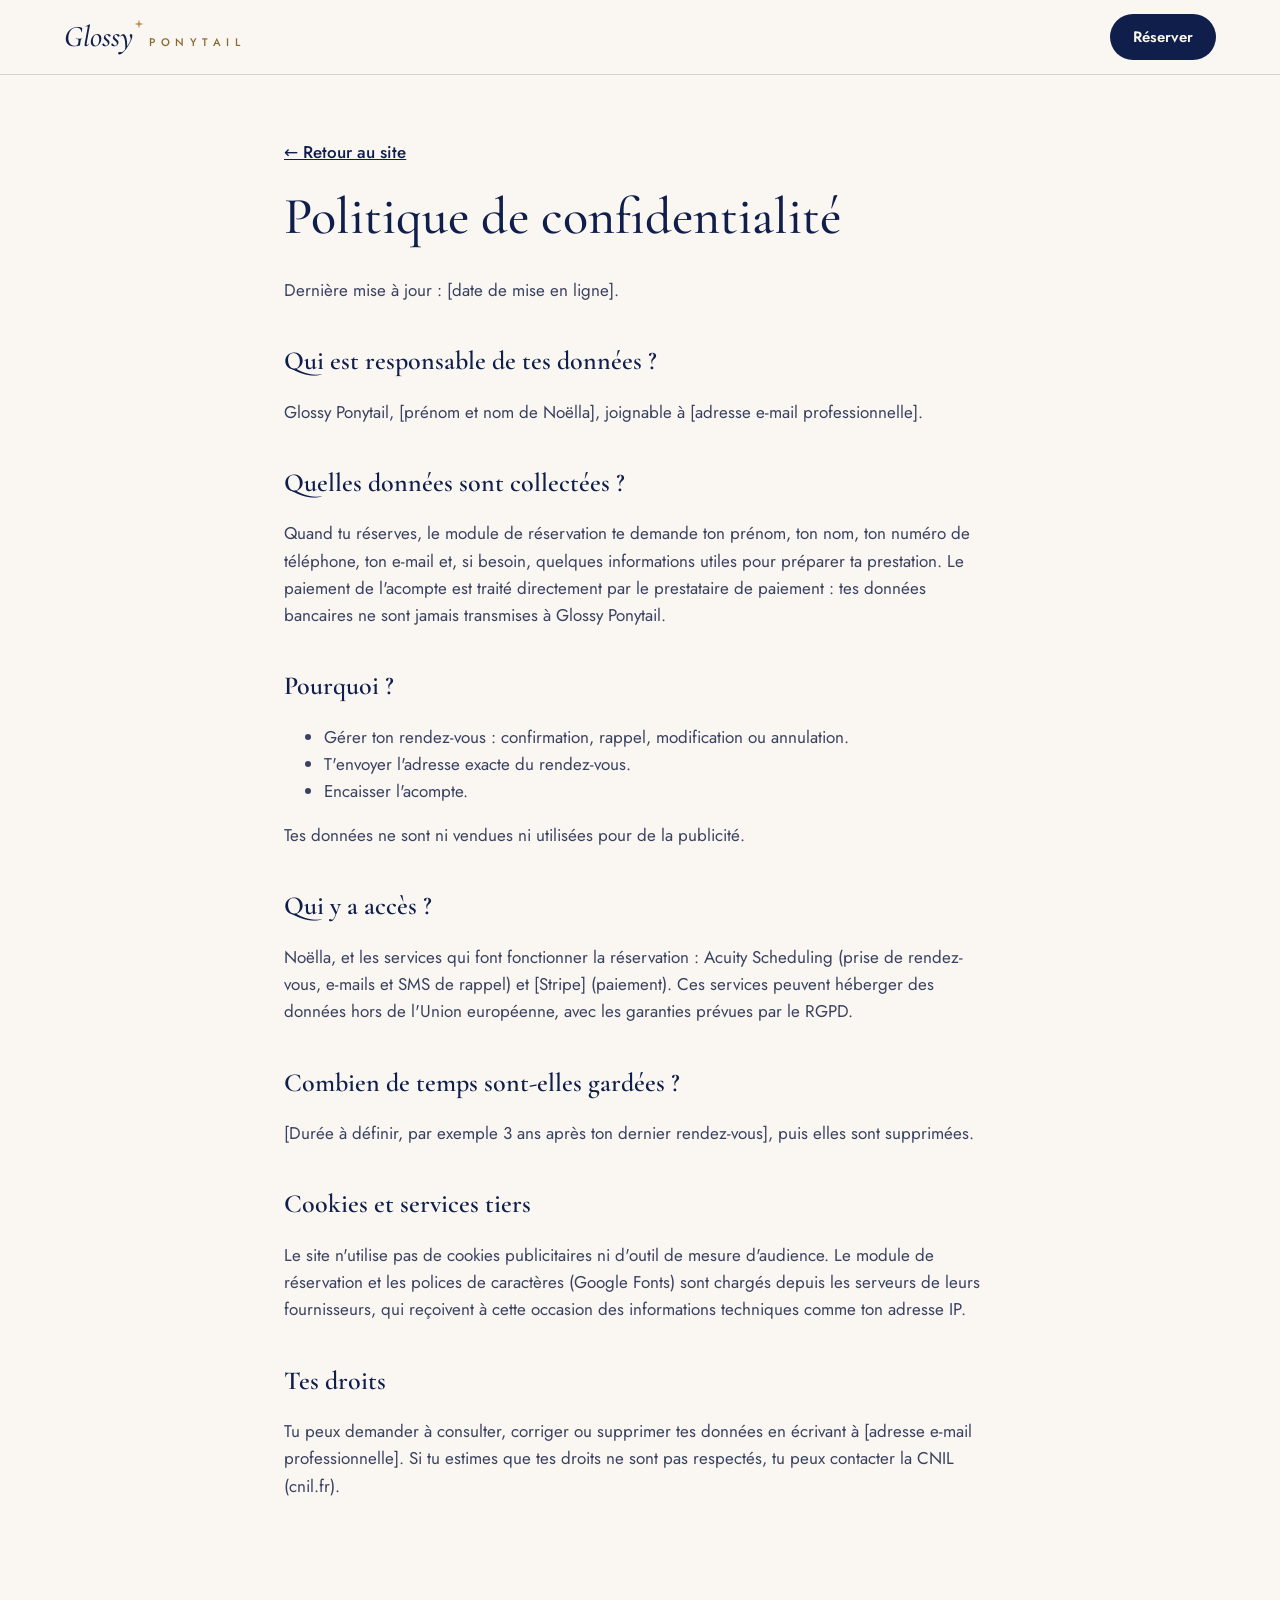
==== confidentialite.html @ bec6b900 "Première version du site Glossy Ponytail Page unique d'après la maquette finale (ivoire & bleu nuit," ====
<!doctype html>
<html lang="fr">
<head>
  <meta charset="utf-8">
  <meta name="viewport" content="width=device-width, initial-scale=1">
  <title>Politique de confidentialité · Glossy Ponytail</title>
  <meta name="robots" content="noindex">
  <link rel="icon" href="images/favicon.svg" type="image/svg+xml">
  <link rel="preconnect" href="https://fonts.googleapis.com">
  <link rel="preconnect" href="https://fonts.gstatic.com" crossorigin>
  <link rel="stylesheet" href="https://fonts.googleapis.com/css2?family=Cormorant+Garamond:ital,wght@0,500;0,600;1,500&amp;family=Jost:wght@400;500;600&amp;display=swap">
  <link rel="stylesheet" href="css/styles.css">
</head>
<body>
  <header class="site-header">
    <div class="container header-inner">
      <a class="logo" href="index.html" aria-label="Glossy Ponytail, accueil">
        <span class="logo-glossy">Glossy<svg class="logo-star" viewBox="0 0 24 24" aria-hidden="true"><path d="M12 1 L14.2 9.8 L23 12 L14.2 14.2 L12 23 L9.8 14.2 L1 12 L9.8 9.8 Z"/></svg></span>
        <span class="logo-ponytail">Ponytail</span>
      </a>
      <a class="btn btn-dark btn-small" href="index.html#reserver">Réserver</a>
    </div>
  </header>

  <main class="container legal">
    <a class="legal-back" href="index.html">← Retour au site</a>
    <h1>Politique de confidentialité</h1>

    <p>Dernière mise à jour : [date de mise en ligne].</p>

    <h2>Qui est responsable de tes données ?</h2>
    <p>Glossy Ponytail, [prénom et nom de Noëlla], joignable à [adresse e-mail professionnelle].</p>

    <h2>Quelles données sont collectées ?</h2>
    <p>Quand tu réserves, le module de réservation te demande ton prénom, ton nom, ton numéro de téléphone, ton e-mail et, si besoin, quelques informations utiles pour préparer ta prestation. Le paiement de l'acompte est traité directement par le prestataire de paiement : tes données bancaires ne sont jamais transmises à Glossy Ponytail.</p>

    <h2>Pourquoi ?</h2>
    <ul>
      <li>Gérer ton rendez-vous : confirmation, rappel, modification ou annulation.</li>
      <li>T'envoyer l'adresse exacte du rendez-vous.</li>
      <li>Encaisser l'acompte.</li>
    </ul>
    <p>Tes données ne sont ni vendues ni utilisées pour de la publicité.</p>

    <h2>Qui y a accès ?</h2>
    <p>Noëlla, et les services qui font fonctionner la réservation : Acuity Scheduling (prise de rendez-vous, e-mails et SMS de rappel) et [Stripe] (paiement). Ces services peuvent héberger des données hors de l'Union européenne, avec les garanties prévues par le RGPD.</p>

    <h2>Combien de temps sont-elles gardées ?</h2>
    <p>[Durée à définir, par exemple 3 ans après ton dernier rendez-vous], puis elles sont supprimées.</p>

    <h2>Cookies et services tiers</h2>
    <p>Le site n'utilise pas de cookies publicitaires ni d'outil de mesure d'audience. Le module de réservation et les polices de caractères (Google Fonts) sont chargés depuis les serveurs de leurs fournisseurs, qui reçoivent à cette occasion des informations techniques comme ton adresse IP.</p>

    <h2>Tes droits</h2>
    <p>Tu peux demander à consulter, corriger ou supprimer tes données en écrivant à [adresse e-mail professionnelle]. Si tu estimes que tes droits ne sont pas respectés, tu peux contacter la CNIL (cnil.fr).</p>
  </main>
</body>
</html>
---- css/styles.css ----
/* ==========================================================
   Glossy Ponytail — feuille de style
   DA : ivoire & bleu nuit, doré en détails. Titres Cormorant Garamond, texte Jost.
   ========================================================== */

:root {
  --ivoire: #FAF7F2;
  --sable: #EDE4D6;
  --sable-fonce: #E2D6C3;
  --nuit: #0F1E4A;
  --nuit-2: #1A2B5E;
  --nuit-ligne: #3A4A7A;
  --roi: #2A4BC9;
  --dore: #B89252;          /* filets et détails sur fond clair */
  --dore-clair: #D4B26A;    /* détails et liens sur fond sombre */
  --dore-fonce: #8A6A2E;    /* petit texte doré sur fond clair */
  --texte: #0F1E4A;
  --texte-doux: #4A5168;
  --texte-sur-nuit: #C9CEDC;
  --ligne: #DDD3C3;
  --ligne-douce: #ECE5D9;
  --blanc: #FFFFFF;

  --serif: 'Cormorant Garamond', Georgia, serif;
  --sans: 'Jost', system-ui, sans-serif;

  --container: 1200px;
  --gutter: 24px;
  --radius: 18px;
  --mobile-bar-h: 84px;
}

*, *::before, *::after { box-sizing: border-box; }

html { scroll-behavior: smooth; }
@media (prefers-reduced-motion: reduce) { html { scroll-behavior: auto; } }

body {
  margin: 0;
  background: var(--ivoire);
  color: var(--texte);
  font-family: var(--sans);
  font-size: 17px;
  line-height: 1.6;
  -webkit-font-smoothing: antialiased;
}

img { max-width: 100%; display: block; }
a { color: var(--nuit); }
a:hover { color: var(--roi); }
:focus-visible { outline: 2px solid var(--roi); outline-offset: 3px; }

.container { max-width: var(--container); margin: 0 auto; padding-left: var(--gutter); padding-right: var(--gutter); }

.skip-link {
  position: absolute; left: -9999px; top: 8px;
  background: var(--nuit); color: var(--ivoire); padding: 10px 16px; border-radius: 8px; z-index: 100;
}
.skip-link:focus { left: 8px; }

/* ---------- Typo ---------- */
h1, h2, h3 { margin: 0; }
.section-title {
  font-family: var(--serif);
  font-weight: 500;
  font-size: clamp(38px, 5vw, 56px);
  line-height: 1.05;
}
.section-title em, h1 em { font-style: italic; color: var(--roi); }
.center { text-align: center; }

.eyebrow {
  margin: 0;
  display: flex; align-items: center; gap: 14px;
  font-size: 13px; font-weight: 500; letter-spacing: 0.24em; text-transform: uppercase;
}
.eyebrow-center { justify-content: center; }
.eyebrow-line { display: inline-block; width: 36px; height: 1px; background: var(--dore); }

/* ---------- Boutons ---------- */
.btn {
  display: inline-flex; align-items: center; justify-content: center;
  min-height: 48px; padding: 16px 32px;
  border-radius: 999px; border: 1px solid transparent;
  font-family: var(--sans); font-weight: 600; font-size: 16px; text-decoration: none;
  cursor: pointer; transition: background-color .2s, color .2s, border-color .2s;
}
.btn-dark { background: var(--nuit); color: var(--ivoire); }
.btn-dark:hover { background: var(--roi); color: var(--ivoire); }
.btn-light { background: var(--ivoire); color: var(--nuit); }
.btn-light:hover { background: var(--dore-clair); color: var(--nuit); }
.btn-outline { background: transparent; color: var(--nuit); border-color: var(--nuit); }
.btn-outline:hover { background: var(--nuit); color: var(--ivoire); }
.btn-small { min-height: 44px; padding: 10px 22px; font-size: 15px; }
.text-link { font-weight: 500; text-underline-offset: 6px; }

/* ---------- Logo ---------- */
.logo { display: inline-flex; align-items: baseline; gap: 8px; text-decoration: none; color: var(--nuit); }
.logo:hover { color: var(--nuit); }
.logo-glossy {
  position: relative;
  font-family: var(--serif); font-style: italic; font-weight: 500;
  font-size: 30px; line-height: 1;
}
.logo-star { position: absolute; top: -3px; right: -11px; width: 10px; height: 10px; fill: var(--dore); }
.logo-ponytail {
  margin-left: 8px;
  font-size: 11px; font-weight: 500; letter-spacing: 0.5em; text-transform: uppercase; color: var(--dore-fonce);
}
.logo-light, .logo-light:hover { color: var(--ivoire); }
.logo-light .logo-star { fill: var(--dore-clair); }
.logo-light .logo-ponytail { color: var(--dore-clair); }

/* ---------- En-tête ---------- */
.site-header {
  position: sticky; top: 0; z-index: 50;
  background: rgba(250, 247, 242, 0.94);
  backdrop-filter: blur(8px);
  border-bottom: 1px solid var(--ligne);
}
.header-inner { display: flex; align-items: center; justify-content: space-between; gap: 16px; padding-top: 14px; padding-bottom: 14px; }
.main-nav { display: flex; align-items: center; gap: 28px; font-size: 15px; font-weight: 500; }
.main-nav a:not(.btn) { text-decoration: none; }
.menu-toggle {
  display: none;
  width: 44px; height: 44px; border: none; background: none; cursor: pointer;
  align-items: center; justify-content: center;
}
.menu-toggle svg { width: 24px; height: 24px; fill: none; stroke: var(--nuit); stroke-width: 1.6; stroke-linecap: round; }

/* ---------- Hero ---------- */
.hero {
  display: grid; grid-template-columns: 1.15fr 1fr; gap: 64px; align-items: center;
  padding-top: 72px; padding-bottom: 88px;
}
.hero-text { display: flex; flex-direction: column; gap: 28px; }
.hero h1 {
  font-family: var(--serif); font-weight: 500;
  font-size: clamp(44px, 6.4vw, 80px); line-height: 1;
}
.lead { margin: 0; font-size: 19px; color: var(--texte-doux); max-width: 520px; }
.hero-actions { display: flex; flex-wrap: wrap; align-items: center; gap: 24px; }
.reassurance { margin: 0; display: flex; flex-wrap: wrap; gap: 10px 18px; font-size: 14px; color: var(--texte-doux); }
.diamond { color: var(--dore); }
.hero-visual { display: flex; justify-content: center; }

/* ---------- Photos en arche ---------- */
.arch { border-radius: 999px 999px 6px 6px; overflow: hidden; background: var(--sable); }
.arch img { width: 100%; height: 100%; object-fit: cover; }
.arch-hero { width: 100%; max-width: 440px; aspect-ratio: 440 / 580; border-radius: 220px 220px 6px 6px; }
.arch-outline { outline: 1px solid var(--dore); outline-offset: 12px; }
.placeholder {
  display: flex; align-items: center; justify-content: center; text-align: center;
  padding: 32px; color: #6B6F7E; font-size: 15px;
}

/* ---------- Étapes ---------- */
.steps { background: var(--sable); padding: 72px 0; }
.steps-list {
  list-style: none; margin: 40px 0 0; padding: 0;
  display: grid; grid-template-columns: repeat(3, minmax(0, 1fr)); gap: 32px;
}
.steps-list li { display: flex; flex-direction: column; align-items: center; gap: 8px; text-align: center; }
.step-num { font-family: var(--serif); font-size: 48px; line-height: 1; color: var(--dore); }
.steps-list h3 { font-size: 19px; font-weight: 600; }
.steps-list p { margin: 0; color: var(--texte-doux); font-size: 16px; max-width: 280px; }

/* ---------- Réservation ---------- */
.booking { padding-top: 96px; padding-bottom: 96px; display: flex; flex-direction: column; align-items: center; gap: 40px; }
.section-head { display: flex; flex-direction: column; gap: 12px; }
.booking-card {
  width: 100%; max-width: 860px;
  background: var(--blanc); border: 1px solid var(--ligne); border-radius: var(--radius); overflow: hidden;
  box-shadow: 0 24px 60px -36px rgba(15, 30, 74, 0.35);
}
.booking-loading, .booking-noscript { margin: 0; padding: 32px 28px; color: var(--texte-doux); }
.booking-iframe { display: block; width: 100%; min-height: 820px; border: 0; }
.booking-list { padding: 8px 28px 20px; }
.booking-list-head {
  display: flex; justify-content: space-between; align-items: center; flex-wrap: wrap; gap: 12px;
  margin: 0 -28px; padding: 18px 28px; border-bottom: 1px solid var(--ligne-douce); font-size: 14px;
}
.booking-list-head strong { font-weight: 600; }
.booking-cat { padding-top: 20px; }
.booking-cat h3 { margin: 0 0 4px; font-size: 12px; font-weight: 600; letter-spacing: 0.2em; text-transform: uppercase; color: var(--dore-fonce); }
.booking-row {
  display: flex; flex-wrap: wrap; align-items: center; justify-content: space-between; gap: 10px 20px;
  padding: 16px 0; border-bottom: 1px solid var(--ligne-douce);
}
.booking-row:last-child { border-bottom: none; }
.booking-row.is-highlighted { animation: highlight 1.8s ease-out; }
@keyframes highlight {
  0%, 30% { background: var(--sable); box-shadow: 0 0 0 12px var(--sable); }
  100% { background: transparent; box-shadow: 0 0 0 12px transparent; }
}
@media (prefers-reduced-motion: reduce) { .booking-row.is-highlighted { animation: none; background: var(--sable); } }
.booking-row-info { display: flex; flex-direction: column; }
.booking-row-name { font-weight: 500; font-size: 17px; }
.booking-row-meta { font-size: 14px; color: var(--texte-doux); }
.booking-row .btn { min-height: 44px; padding: 10px 22px; font-size: 14px; }
.booking-footer {
  display: flex; justify-content: space-between; flex-wrap: wrap; gap: 8px;
  padding: 14px 28px; background: var(--ivoire); border-top: 1px solid var(--ligne-douce);
  font-size: 12px; color: var(--texte-doux);
}

/* ---------- Galerie ---------- */
.gallery { background: var(--nuit); color: var(--ivoire); padding: 96px 0; }
.gallery .section-title { color: var(--ivoire); }
.gallery-head { display: flex; flex-wrap: wrap; justify-content: space-between; align-items: flex-end; gap: 16px; margin-bottom: 36px; }
.gallery-sub { margin: 10px 0 0; color: var(--texte-sur-nuit); font-size: 17px; }
.gallery-insta { color: var(--dore-clair); font-weight: 500; }
.gallery-insta:hover { color: var(--ivoire); }
.gallery-track {
  display: flex; gap: 24px;
  overflow-x: auto; scroll-snap-type: x mandatory; scroll-padding-left: 0;
  padding-bottom: 12px;
  scrollbar-width: thin; scrollbar-color: var(--nuit-ligne) transparent;
}
.gallery-card { flex: 0 0 280px; scroll-snap-align: start; margin: 0; display: flex; flex-direction: column; gap: 14px; }
.gallery-photo { aspect-ratio: 3 / 4; border-radius: 140px 140px 6px 6px; background: var(--nuit-2); border: 1px solid var(--nuit-ligne); overflow: hidden; }
.gallery-photo img { width: 100%; height: 100%; object-fit: cover; }
.gallery-photo.placeholder { color: var(--texte-sur-nuit); font-size: 14px; padding: 20px; }
.gallery-card figcaption { display: flex; justify-content: space-between; align-items: baseline; gap: 12px; }
.gallery-name { font-family: var(--serif); font-style: italic; font-size: 24px; }
.gallery-book { color: var(--dore-clair); font-size: 14px; font-weight: 600; white-space: nowrap; padding: 10px 0; }
.gallery-book:hover { color: var(--ivoire); }
.gallery-nav { display: flex; justify-content: flex-end; gap: 12px; margin-top: 16px; }
.gallery-btn {
  width: 48px; height: 48px; border-radius: 50%;
  border: 1px solid var(--nuit-ligne); background: none; cursor: pointer;
  display: flex; align-items: center; justify-content: center;
}
.gallery-btn svg { width: 20px; height: 20px; fill: none; stroke: var(--ivoire); stroke-width: 1.6; stroke-linecap: round; stroke-linejoin: round; }
.gallery-btn-next { border-color: var(--dore-clair); }
.gallery-btn-next svg { stroke: var(--dore-clair); }
.gallery-btn:hover { background: var(--nuit-2); }

/* ---------- Avant ton RDV ---------- */
.before { padding-top: 96px; padding-bottom: 96px; }
.before-grid { margin-top: 40px; display: grid; grid-template-columns: repeat(4, minmax(0, 1fr)); gap: 28px; }
.before-item { border-top: 1px solid var(--dore); padding-top: 18px; display: flex; flex-direction: column; gap: 6px; }
.before-item h3 { font-size: 17px; font-weight: 600; }
.before-item p { margin: 0; color: var(--texte-doux); font-size: 16px; }

/* ---------- Noëlla ---------- */
.about { background: var(--sable); }
.about-inner { max-width: 760px; padding-top: 96px; padding-bottom: 96px; display: flex; flex-direction: column; align-items: center; text-align: center; gap: 20px; }
.about-text { margin: 0; font-size: 18px; color: #3A4260; }

/* ---------- Pied de page ---------- */
.site-footer { background: var(--nuit); color: var(--ivoire); }
.site-footer .container { padding-top: 72px; padding-bottom: 40px; display: flex; flex-direction: column; gap: 48px; }
.footer-cols { display: flex; flex-wrap: wrap; justify-content: space-between; gap: 40px; }
.footer-brand { flex: 1 1 280px; display: flex; flex-direction: column; align-items: flex-start; gap: 20px; }
.footer-col { flex: 1 1 180px; display: flex; flex-direction: column; gap: 6px; font-size: 15px; color: var(--texte-sur-nuit); }
.footer-col h2 { font-family: var(--sans); color: var(--dore-clair); font-weight: 600; font-size: 13px; letter-spacing: 0.2em; text-transform: uppercase; margin-bottom: 4px; }
.footer-col p { margin: 0; }
.footer-col a { color: var(--ivoire); }
.footer-col a:hover { color: var(--dore-clair); }
.footer-bottom {
  display: flex; flex-wrap: wrap; justify-content: space-between; gap: 12px;
  padding-top: 24px; border-top: 1px solid #2E3D6E; font-size: 13px; color: var(--texte-sur-nuit);
}
.footer-links { display: flex; flex-wrap: wrap; gap: 20px; }
.footer-links a { color: var(--texte-sur-nuit); }
.footer-links a:hover { color: var(--ivoire); }

/* ---------- Barre « Réserver » mobile ---------- */
.mobile-bar { display: none; }

/* ---------- Pages légales ---------- */
.legal { max-width: 760px; padding-top: 64px; padding-bottom: 96px; }
.legal h1 { font-family: var(--serif); font-weight: 500; font-size: clamp(38px, 5vw, 52px); line-height: 1.05; margin-bottom: 32px; }
.legal h2 { font-family: var(--serif); font-weight: 600; font-size: 26px; margin: 36px 0 10px; }
.legal p, .legal li { color: #3A4260; }
.legal-back { display: inline-block; margin-bottom: 24px; font-weight: 500; }

/* ==========================================================
   Tablette et mobile
   ========================================================== */
@media (max-width: 960px) {
  .hero { grid-template-columns: 1fr; gap: 48px; padding-top: 48px; padding-bottom: 64px; }
  .before-grid { grid-template-columns: repeat(2, minmax(0, 1fr)); }
}

@media (max-width: 760px) {
  :root { --gutter: 20px; }
  body { font-size: 16px; padding-bottom: var(--mobile-bar-h); }

  .menu-toggle { display: inline-flex; }
  .main-nav {
    display: none;
    position: absolute; top: 100%; left: 0; right: 0;
    flex-direction: column; align-items: stretch; gap: 0;
    background: var(--ivoire); border-bottom: 1px solid var(--ligne);
    padding: 8px var(--gutter) 20px;
  }
  .main-nav.is-open { display: flex; }
  .main-nav a:not(.btn) { padding: 14px 0; border-bottom: 1px solid var(--ligne-douce); }
  .main-nav .btn { margin-top: 16px; }

  .logo-glossy { font-size: 26px; }
  .eyebrow { font-size: 11px; letter-spacing: 0.16em; gap: 10px; }
  .eyebrow-line { width: 24px; }
  .hero h1 { font-size: 44px; }
  .lead { font-size: 16px; }
  .hero-actions .btn { width: 100%; }
  .arch-hero { max-width: 320px; }

  .steps { padding: 56px 0; }
  .steps-list { grid-template-columns: 1fr; gap: 28px; }

  .booking { padding-top: 72px; padding-bottom: 72px; }
  .booking-list { padding: 8px 20px 16px; }
  .booking-list-head { margin: 0 -20px; padding: 16px 20px; }
  .booking-footer { padding: 12px 20px; }

  .gallery { padding: 72px 0; }
  .gallery-track { margin-right: calc(var(--gutter) * -1); padding-right: var(--gutter); gap: 16px; }
  .gallery-card { flex-basis: 76%; }
  .gallery-card figcaption { flex-direction: column; gap: 2px; }
  .gallery-book { padding: 8px 0; }
  .gallery-nav { display: none; }

  .before { padding-top: 72px; padding-bottom: 72px; }
  .before-grid { grid-template-columns: 1fr; }
  .about-inner { padding-top: 72px; padding-bottom: 72px; }

  .mobile-bar {
    display: flex; align-items: center; gap: 14px;
    position: fixed; left: 0; right: 0; bottom: 0; z-index: 60;
    padding: 12px var(--gutter) calc(12px + env(safe-area-inset-bottom));
    background: var(--ivoire); border-top: 1px solid var(--ligne);
    box-shadow: 0 -12px 30px -18px rgba(15, 30, 74, 0.35);
  }
  .mobile-bar-price { display: flex; flex-direction: column; font-size: 12px; color: var(--texte-doux); line-height: 1.2; }
  .mobile-bar-price strong { font-family: var(--serif); font-size: 24px; font-weight: 600; color: var(--nuit); }
  .mobile-bar-btn { flex: 1; padding: 14px 16px; }
}
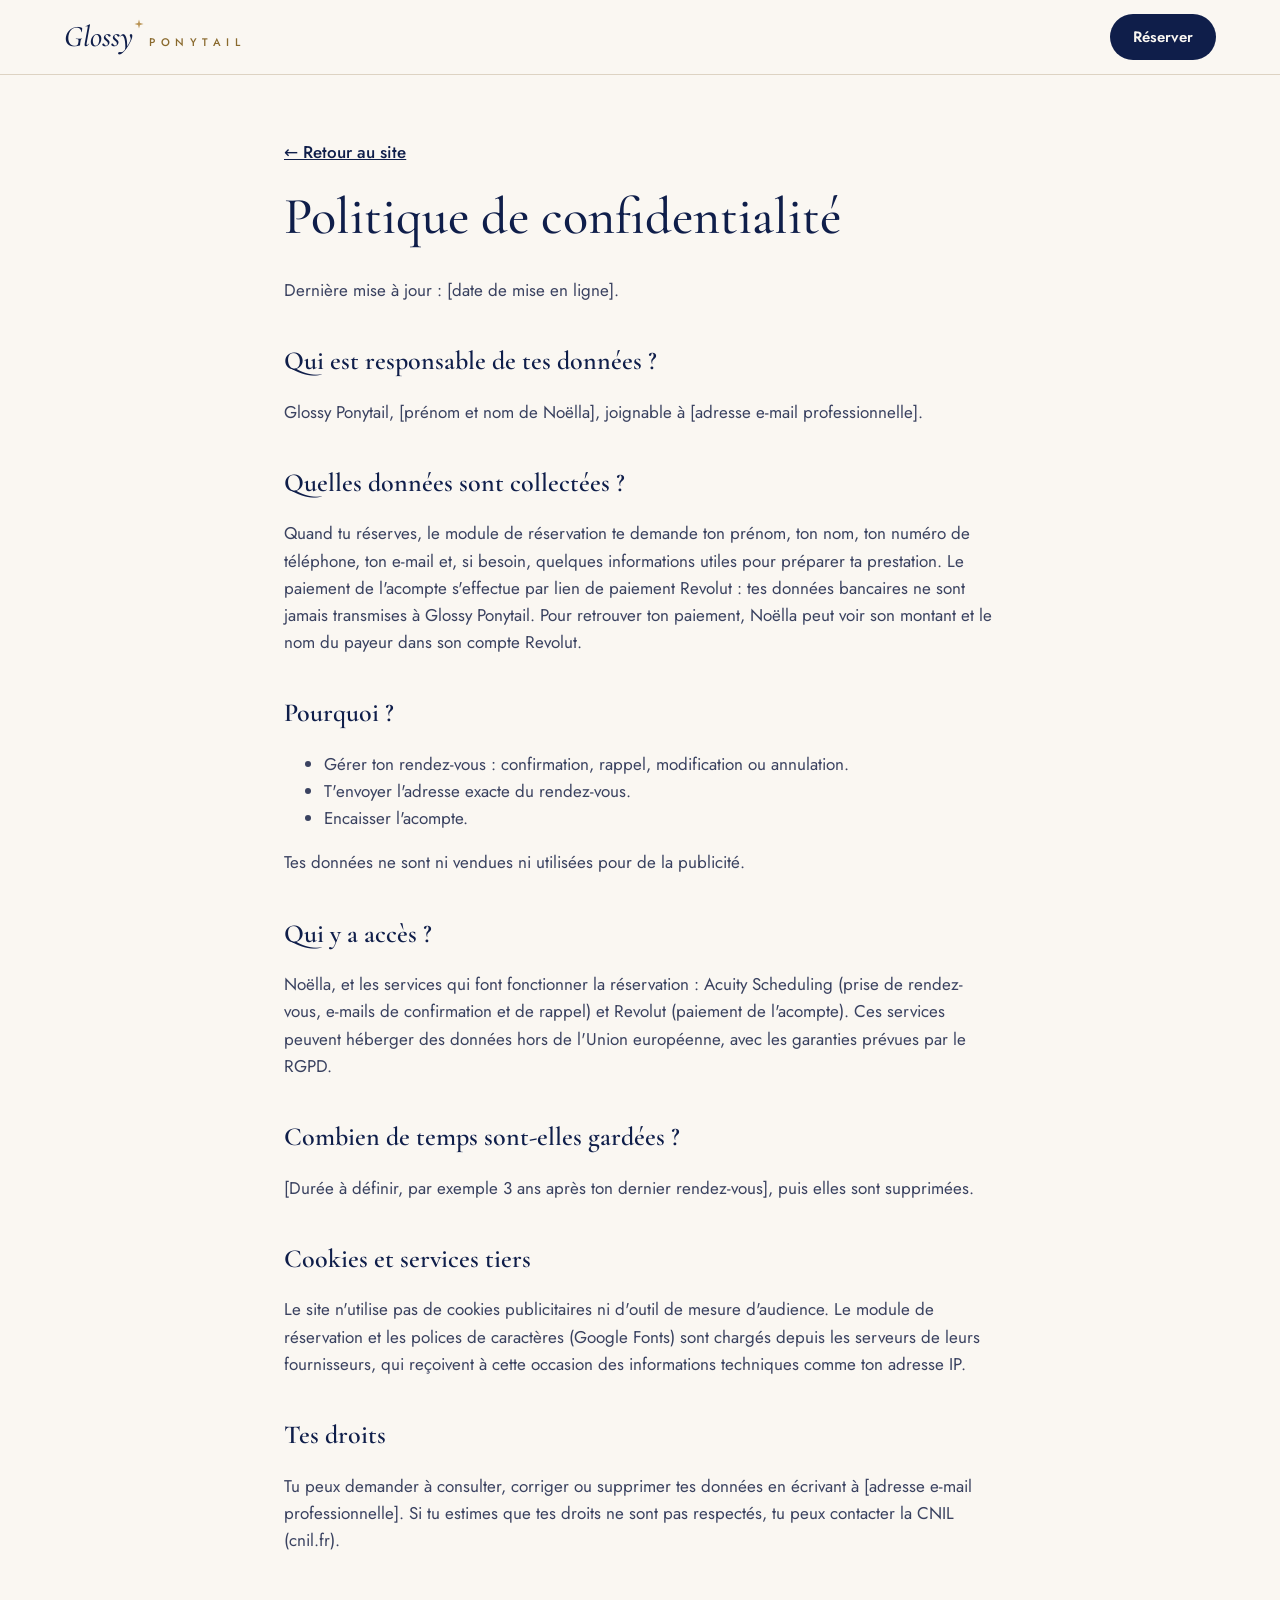
==== commit eb2dc092: "Paiement de l'acompte par lien Revolut : site, pages légales et CLAUDE.md alignés Co-Authored-By: Cl" ====
--- a/confidentialite.html
+++ b/confidentialite.html
@@ -32,7 +32,7 @@
     <p>Glossy Ponytail, [prénom et nom de Noëlla], joignable à [adresse e-mail professionnelle].</p>
 
     <h2>Quelles données sont collectées ?</h2>
-    <p>Quand tu réserves, le module de réservation te demande ton prénom, ton nom, ton numéro de téléphone, ton e-mail et, si besoin, quelques informations utiles pour préparer ta prestation. Le paiement de l'acompte est traité directement par le prestataire de paiement : tes données bancaires ne sont jamais transmises à Glossy Ponytail.</p>
+    <p>Quand tu réserves, le module de réservation te demande ton prénom, ton nom, ton numéro de téléphone, ton e-mail et, si besoin, quelques informations utiles pour préparer ta prestation. Le paiement de l'acompte s'effectue par lien de paiement Revolut : tes données bancaires ne sont jamais transmises à Glossy Ponytail. Pour retrouver ton paiement, Noëlla peut voir son montant et le nom du payeur dans son compte Revolut.</p>
 
     <h2>Pourquoi ?</h2>
     <ul>
@@ -43,7 +43,7 @@
     <p>Tes données ne sont ni vendues ni utilisées pour de la publicité.</p>
 
     <h2>Qui y a accès ?</h2>
-    <p>Noëlla, et les services qui font fonctionner la réservation : Acuity Scheduling (prise de rendez-vous, e-mails et SMS de rappel) et [Stripe] (paiement). Ces services peuvent héberger des données hors de l'Union européenne, avec les garanties prévues par le RGPD.</p>
+    <p>Noëlla, et les services qui font fonctionner la réservation : Acuity Scheduling (prise de rendez-vous, e-mails de confirmation et de rappel) et Revolut (paiement de l'acompte). Ces services peuvent héberger des données hors de l'Union européenne, avec les garanties prévues par le RGPD.</p>
 
     <h2>Combien de temps sont-elles gardées ?</h2>
     <p>[Durée à définir, par exemple 3 ans après ton dernier rendez-vous], puis elles sont supprimées.</p>
--- a/css/styles.css
+++ b/css/styles.css
@@ -20,6 +20,8 @@
   --ligne: #DDD3C3;
   --ligne-douce: #ECE5D9;
   --blanc: #FFFFFF;
+  --citrouille: #B9531A;        /* orange sur fond clair (contraste AA) */
+  --citrouille-clair: #F08A3C;  /* orange sur fond bleu nuit */
 
   --serif: 'Cormorant Garamond', Georgia, serif;
   --sans: 'Jost', system-ui, sans-serif;
@@ -50,6 +52,9 @@
 a:hover { color: var(--roi); }
 :focus-visible { outline: 2px solid var(--roi); outline-offset: 3px; }
 
+section[id], .know { scroll-margin-top: 92px; }
+.sr-only { position: absolute; width: 1px; height: 1px; margin: -1px; padding: 0; overflow: hidden; clip: rect(0, 0, 0, 0); white-space: nowrap; border: 0; }
+
 .container { max-width: var(--container); margin: 0 auto; padding-left: var(--gutter); padding-right: var(--gutter); }
 
 .skip-link {
@@ -130,40 +135,49 @@
 
 /* ---------- Hero ---------- */
 .hero {
-  display: grid; grid-template-columns: 1.15fr 1fr; gap: 64px; align-items: center;
+  display: flex; flex-direction: column; align-items: center; text-align: center; gap: 64px;
   padding-top: 72px; padding-bottom: 88px;
 }
-.hero-text { display: flex; flex-direction: column; gap: 28px; }
+.hero-text { display: flex; flex-direction: column; align-items: center; gap: 28px; max-width: 980px; }
 .hero h1 {
   font-family: var(--serif); font-weight: 500;
-  font-size: clamp(44px, 6.4vw, 80px); line-height: 1;
+  font-size: clamp(44px, 7vw, 88px); line-height: 1;
 }
 .lead { margin: 0; font-size: 19px; color: var(--texte-doux); max-width: 520px; }
-.hero-actions { display: flex; flex-wrap: wrap; align-items: center; gap: 24px; }
-.reassurance { margin: 0; display: flex; flex-wrap: wrap; gap: 10px 18px; font-size: 14px; color: var(--texte-doux); }
+.hero-actions { display: flex; flex-wrap: wrap; justify-content: center; align-items: center; gap: 24px; }
+.reassurance { margin: 0; display: flex; flex-wrap: wrap; justify-content: center; gap: 10px 18px; font-size: 14px; color: var(--texte-doux); }
 .diamond { color: var(--dore); }
 .hero-visual { display: flex; justify-content: center; }
+.hero-text > * { animation: fadeUp .7s ease both; }
+.hero-text > :nth-child(2) { animation-delay: .08s; }
+.hero-text > :nth-child(3) { animation-delay: .16s; }
+.hero-text > :nth-child(4) { animation-delay: .24s; }
+.hero-text > :nth-child(5) { animation-delay: .32s; }
+.hero-visual { animation: fadeUp .9s ease .2s both; }
+@keyframes fadeUp { from { opacity: 0; transform: translateY(14px); } to { opacity: 1; transform: none; } }
 
 /* ---------- Photos en arche ---------- */
 .arch { border-radius: 999px 999px 6px 6px; overflow: hidden; background: var(--sable); }
-.arch img { width: 100%; height: 100%; object-fit: cover; }
-.arch-hero { width: 100%; max-width: 440px; aspect-ratio: 440 / 580; border-radius: 220px 220px 6px 6px; }
+.arch img { width: 100%; height: 100%; object-fit: cover; }.arch-hero { width: 100%; max-width: 440px; aspect-ratio: 440 / 580; border-radius: 220px 220px 6px 6px; }
 .arch-outline { outline: 1px solid var(--dore); outline-offset: 12px; }
 .placeholder {
   display: flex; align-items: center; justify-content: center; text-align: center;
   padding: 32px; color: #6B6F7E; font-size: 15px;
 }
 
-/* ---------- Étapes ---------- */
-.steps { background: var(--sable); padding: 72px 0; }
-.steps-list {
-  list-style: none; margin: 40px 0 0; padding: 0;
-  display: grid; grid-template-columns: repeat(3, minmax(0, 1fr)); gap: 32px;
-}
-.steps-list li { display: flex; flex-direction: column; align-items: center; gap: 8px; text-align: center; }
-.step-num { font-family: var(--serif); font-size: 48px; line-height: 1; color: var(--dore); }
-.steps-list h3 { font-size: 19px; font-weight: 600; }
-.steps-list p { margin: 0; color: var(--texte-doux); font-size: 16px; max-width: 280px; }
+/* ---------- Étapes de réservation (ligne compacte) ---------- */
+.stepper {
+  list-style: none; margin: -8px 0 0; padding: 0;
+  display: flex; flex-wrap: wrap; justify-content: center; align-items: center; gap: 10px 28px;
+  font-size: 15px; font-weight: 500;
+}
+.stepper li { display: inline-flex; align-items: center; gap: 10px; }
+.stepper li + li::before { content: ''; width: 28px; height: 1px; background: var(--dore); margin-right: 18px; }
+.stepper-num {
+  display: inline-flex; align-items: center; justify-content: center;
+  width: 28px; height: 28px; border-radius: 50%; border: 1px solid var(--dore);
+  font-family: var(--serif); font-size: 17px; font-weight: 600; color: var(--dore-fonce);
+}
 
 /* ---------- Réservation ---------- */
 .booking { padding-top: 96px; padding-bottom: 96px; display: flex; flex-direction: column; align-items: center; gap: 40px; }
@@ -174,7 +188,27 @@
   box-shadow: 0 24px 60px -36px rgba(15, 30, 74, 0.35);
 }
 .booking-loading, .booking-noscript { margin: 0; padding: 32px 28px; color: var(--texte-doux); }
+#booking-zone { position: relative; }
+#booking-zone.is-loading::after {
+  content: 'Chargement de la réservation…';
+  position: absolute; inset: 0; z-index: 1;
+  display: flex; justify-content: center; padding-top: 140px;
+  background: var(--blanc); color: var(--texte-doux);
+  animation: softPulse 1.4s ease-in-out infinite;
+}
+@keyframes softPulse { 0%, 100% { opacity: 1; } 50% { opacity: .55; } }
+.booking-card.is-pulsing { animation: bookingPulse 1.4s ease-out; }
+@keyframes bookingPulse {
+  0% { box-shadow: 0 0 0 0 rgba(42, 75, 201, .35), 0 24px 60px -36px rgba(15, 30, 74, .35); }
+  100% { box-shadow: 0 0 0 18px rgba(42, 75, 201, 0), 0 24px 60px -36px rgba(15, 30, 74, .35); }
+}
 .booking-iframe { display: block; width: 100%; min-height: 820px; border: 0; }
+.booking-back {
+  display: block; width: 100%; padding: 16px 24px; text-align: left;
+  background: var(--blanc); border: 0; border-bottom: 1px solid var(--ligne-douce);
+  font-family: var(--sans); font-size: 15px; font-weight: 600; color: var(--nuit); cursor: pointer;
+}
+.booking-back:hover { color: var(--roi); }
 .booking-list { padding: 8px 28px 20px; }
 .booking-list-head {
   display: flex; justify-content: space-between; align-items: center; flex-wrap: wrap; gap: 12px;
@@ -204,6 +238,53 @@
   font-size: 12px; color: var(--texte-doux);
 }
 
+/* ---------- À savoir avant de réserver ---------- */
+.know {
+  width: 100%; max-width: 860px;
+  background: var(--blanc); border: 1px solid var(--ligne); border-left: 3px solid var(--dore); border-radius: 14px;
+  padding: 22px 28px 26px;
+}
+.know-title { margin: 0 0 14px; font-family: var(--sans); font-size: 12px; font-weight: 600; letter-spacing: 0.2em; text-transform: uppercase; color: var(--dore-fonce); }
+.know-list { list-style: none; margin: 0; padding: 0; display: grid; grid-template-columns: repeat(3, minmax(0, 1fr)); gap: 24px 28px; }
+.know-list li { display: flex; flex-direction: column; gap: 4px; }
+.know-diamond { color: var(--dore); font-size: 13px; line-height: 1; }
+.know-list strong { display: block; font-size: 15px; font-weight: 600; }
+.know-pay { display: inline-flex; align-items: center; align-self: flex-start; min-height: 44px; margin-top: 8px; padding: 8px 18px; border: 1px solid var(--nuit); border-radius: 999px; font-size: 14px; font-weight: 600; text-decoration: none; transition: background-color .2s, color .2s; }
+.know-pay:hover { background: var(--nuit); color: var(--ivoire); }
+.know-list span:not(.know-diamond) { display: block; font-size: 14px; line-height: 1.5; color: var(--texte-doux); }
+
+/* ---------- Promotion (affichée par js/main.js pendant sa période) ---------- */
+.promo-bar { background: var(--nuit); color: var(--ivoire); font-size: 14px; line-height: 1.4; }
+.promo-bar-inner { display: flex; flex-wrap: wrap; justify-content: center; align-items: center; gap: 2px 18px; padding-top: 10px; padding-bottom: 10px; text-align: center; }
+.promo-bar p { margin: 0; }
+.promo-bar-main strong { color: var(--citrouille-clair); font-weight: 600; }
+.promo-bar-sub { color: var(--texte-sur-nuit); }
+.promo-bar-link { color: var(--ivoire); font-weight: 600; text-decoration: underline; text-underline-offset: 4px; transition: color .2s; }
+.promo-bar-link:hover { color: var(--citrouille-clair); }
+.promo-icon { display: inline-flex; vertical-align: -3px; margin-right: 8px; }
+.promo-icon svg { width: 18px; height: 18px; fill: none; stroke: var(--citrouille-clair); stroke-width: 1.6; stroke-linecap: round; stroke-linejoin: round; }
+
+.promo { background: var(--nuit); color: var(--ivoire); padding: 96px 0; }
+.promo-inner { display: grid; grid-template-columns: minmax(0, 440px) minmax(0, 1fr); gap: 72px; align-items: center; }
+.promo-visual { display: flex; justify-content: center; }
+.arch-promo { width: 100%; max-width: 440px; aspect-ratio: 440 / 580; border-radius: 220px 220px 6px 6px; background: var(--nuit-2); outline: 1px solid var(--dore); outline-offset: 12px; }
+.promo-text { display: flex; flex-direction: column; align-items: flex-start; }
+.promo-eyebrow { margin: 0 0 14px; display: flex; align-items: center; font-size: 13px; font-weight: 600; letter-spacing: 0.24em; text-transform: uppercase; color: var(--citrouille-clair); }
+.promo .section-title { color: var(--ivoire); }
+.promo .section-title em { color: var(--citrouille-clair); }
+.promo-dates { margin: 16px 0 0; padding: 6px 18px; border: 1px solid var(--dore); border-radius: 999px; font-size: 15px; font-weight: 500; }
+.promo-label { margin: 36px 0 0; font-size: 13px; font-weight: 600; letter-spacing: 0.24em; text-transform: uppercase; color: var(--dore-clair); }
+.promo-price { margin: 0; font-family: var(--serif); font-weight: 500; font-size: clamp(96px, 14vw, 156px); line-height: 1; padding-bottom: 12px; border-bottom: 1px solid var(--nuit-ligne); width: 100%; max-width: 480px; }
+.promo-lines { list-style: none; margin: 24px 0 0; padding: 0; display: grid; gap: 10px; font-size: 18px; max-width: 520px; }
+.promo-lines li { padding-left: 22px; position: relative; }
+.promo-lines li::before { content: '◆'; position: absolute; left: 0; top: 2px; font-size: 11px; color: var(--dore-clair); }
+.promo-accent { color: var(--citrouille-clair); font-weight: 600; }
+.promo-actions { margin-top: 32px; display: flex; flex-wrap: wrap; gap: 14px; }
+.btn-promo { background: var(--ivoire); color: var(--nuit); }
+.btn-promo:hover { background: var(--citrouille-clair); color: var(--nuit); }
+.btn-promo-outline { background: transparent; color: var(--ivoire); border-color: var(--ivoire); }
+.btn-promo-outline:hover { background: var(--ivoire); color: var(--nuit); }
+
 /* ---------- Galerie ---------- */
 .gallery { background: var(--nuit); color: var(--ivoire); padding: 96px 0; }
 .gallery .section-title { color: var(--ivoire); }
@@ -211,6 +292,15 @@
 .gallery-sub { margin: 10px 0 0; color: var(--texte-sur-nuit); font-size: 17px; }
 .gallery-insta { color: var(--dore-clair); font-weight: 500; }
 .gallery-insta:hover { color: var(--ivoire); }
+.gallery-filters { display: flex; flex-wrap: wrap; gap: 10px; margin-bottom: 28px; }
+.gallery-filter {
+  min-height: 44px; padding: 10px 20px; border-radius: 999px;
+  border: 1px solid var(--nuit-ligne); background: transparent; color: var(--texte-sur-nuit);
+  font-family: var(--sans); font-size: 15px; font-weight: 500; cursor: pointer;
+  transition: background-color .2s, color .2s, border-color .2s;
+}
+.gallery-filter:hover { border-color: var(--dore-clair); color: var(--ivoire); }
+.gallery-filter.is-active { background: var(--ivoire); border-color: var(--ivoire); color: var(--nuit); }
 .gallery-track {
   display: flex; gap: 24px;
   overflow-x: auto; scroll-snap-type: x mandatory; scroll-padding-left: 0;
@@ -218,13 +308,22 @@
   scrollbar-width: thin; scrollbar-color: var(--nuit-ligne) transparent;
 }
 .gallery-card { flex: 0 0 280px; scroll-snap-align: start; margin: 0; display: flex; flex-direction: column; gap: 14px; }
-.gallery-photo { aspect-ratio: 3 / 4; border-radius: 140px 140px 6px 6px; background: var(--nuit-2); border: 1px solid var(--nuit-ligne); overflow: hidden; }
-.gallery-photo img { width: 100%; height: 100%; object-fit: cover; }
+.gallery-photo { aspect-ratio: 3 / 4; border-radius: 24px; background: var(--nuit-2); overflow: hidden; }
+.gallery-photo img { width: 100%; height: 100%; object-fit: cover; transition: transform .6s ease; }
+@media (hover: hover) { .gallery-card:hover .gallery-photo img { transform: scale(1.04); } }
 .gallery-photo.placeholder { color: var(--texte-sur-nuit); font-size: 14px; padding: 20px; }
+.gallery-card[hidden] { display: none; }
+.gallery-card.reveal { opacity: 0; transform: translateY(18px); transition: opacity .6s ease, transform .6s ease; }
+.gallery-card.reveal.is-visible { opacity: 1; transform: none; }
+.gallery-card.is-entering { animation: cardIn .45s ease both; animation-delay: var(--enter-delay, 0ms); }
+@keyframes cardIn { from { opacity: 0; transform: translateY(14px) scale(.98); } to { opacity: 1; transform: none; } }
 .gallery-card figcaption { display: flex; justify-content: space-between; align-items: baseline; gap: 12px; }
-.gallery-name { font-family: var(--serif); font-style: italic; font-size: 24px; }
+.gallery-title { display: flex; flex-direction: column; min-width: 0; }
+.gallery-name { font-family: var(--serif); font-style: italic; font-size: 24px; line-height: 1.2; }
+.gallery-variant { font-size: 12px; font-weight: 500; letter-spacing: 0.14em; text-transform: uppercase; color: var(--texte-sur-nuit); }
 .gallery-book { color: var(--dore-clair); font-size: 14px; font-weight: 600; white-space: nowrap; padding: 10px 0; }
-.gallery-book:hover { color: var(--ivoire); }
+.gallery-book { transition: color .2s, transform .2s; }
+.gallery-book:hover { color: var(--ivoire); transform: translateX(3px); }
 .gallery-nav { display: flex; justify-content: flex-end; gap: 12px; margin-top: 16px; }
 .gallery-btn {
   width: 48px; height: 48px; border-radius: 50%;
@@ -235,13 +334,8 @@
 .gallery-btn-next { border-color: var(--dore-clair); }
 .gallery-btn-next svg { stroke: var(--dore-clair); }
 .gallery-btn:hover { background: var(--nuit-2); }
-
-/* ---------- Avant ton RDV ---------- */
-.before { padding-top: 96px; padding-bottom: 96px; }
-.before-grid { margin-top: 40px; display: grid; grid-template-columns: repeat(4, minmax(0, 1fr)); gap: 28px; }
-.before-item { border-top: 1px solid var(--dore); padding-top: 18px; display: flex; flex-direction: column; gap: 6px; }
-.before-item h3 { font-size: 17px; font-weight: 600; }
-.before-item p { margin: 0; color: var(--texte-doux); font-size: 16px; }
+.gallery-btn:disabled { opacity: .35; cursor: default; }
+.gallery-btn:disabled:hover { background: none; }
 
 /* ---------- Noëlla ---------- */
 .about { background: var(--sable); }
@@ -280,12 +374,29 @@
    Tablette et mobile
    ========================================================== */
 @media (max-width: 960px) {
-  .hero { grid-template-columns: 1fr; gap: 48px; padding-top: 48px; padding-bottom: 64px; }
-  .before-grid { grid-template-columns: repeat(2, minmax(0, 1fr)); }
+  .promo-inner { grid-template-columns: 1fr; gap: 48px; }
+  .promo-visual { order: 2; }
+  .know-list { grid-template-columns: repeat(2, minmax(0, 1fr)); }
+  .hero { gap: 48px; padding-top: 48px; padding-bottom: 64px; }
 }
 
 @media (max-width: 760px) {
   :root { --gutter: 20px; }
+  .promo-bar { font-size: 13px; }
+  .promo-bar-main { flex: 1 1 100%; }
+  .promo-bar-inner { gap: 0 14px; }
+  .promo { padding: 72px 0; }
+  .promo-visual { display: none; }
+  .promo-label { margin-top: 28px; }
+  .promo-lines { font-size: 16px; }
+  .promo-actions { flex-direction: column; align-items: stretch; width: 100%; }
+  .promo-actions .btn { width: 100%; text-align: center; }
+  .stepper { flex-wrap: nowrap; gap: 0 12px; font-size: 14px; }
+  .stepper li { gap: 7px; }
+  .stepper li + li::before { width: 12px; margin-right: 5px; }
+  .stepper-num { width: 24px; height: 24px; font-size: 15px; }
+  .know { padding: 18px 18px 22px; }
+  .know-list { grid-template-columns: 1fr; gap: 14px; }
   body { font-size: 16px; padding-bottom: var(--mobile-bar-h); }
 
   .menu-toggle { display: inline-flex; }
@@ -308,8 +419,6 @@
   .hero-actions .btn { width: 100%; }
   .arch-hero { max-width: 320px; }
 
-  .steps { padding: 56px 0; }
-  .steps-list { grid-template-columns: 1fr; gap: 28px; }
 
   .booking { padding-top: 72px; padding-bottom: 72px; }
   .booking-list { padding: 8px 20px 16px; }
@@ -322,9 +431,11 @@
   .gallery-card figcaption { flex-direction: column; gap: 2px; }
   .gallery-book { padding: 8px 0; }
   .gallery-nav { display: none; }
-
-  .before { padding-top: 72px; padding-bottom: 72px; }
-  .before-grid { grid-template-columns: 1fr; }
+  .gallery-filters { flex-wrap: nowrap; overflow-x: auto; margin-right: calc(var(--gutter) * -1); padding-right: var(--gutter); scrollbar-width: none; }
+  .gallery-filters::-webkit-scrollbar { display: none; }
+  .gallery-filter { flex: 0 0 auto; }
+
+
   .about-inner { padding-top: 72px; padding-bottom: 72px; }
 
   .mobile-bar {
@@ -338,3 +449,9 @@
   .mobile-bar-price strong { font-family: var(--serif); font-size: 24px; font-weight: 600; color: var(--nuit); }
   .mobile-bar-btn { flex: 1; padding: 14px 16px; }
 }
+
+@media (prefers-reduced-motion: reduce) {
+  .hero-text > *, .hero-visual, .gallery-card.is-entering, .booking-card.is-pulsing, #booking-zone.is-loading::after { animation: none; }
+  .gallery-card.reveal { opacity: 1; transform: none; transition: none; }
+  .gallery-photo img, .gallery-book { transition: none; }
+}
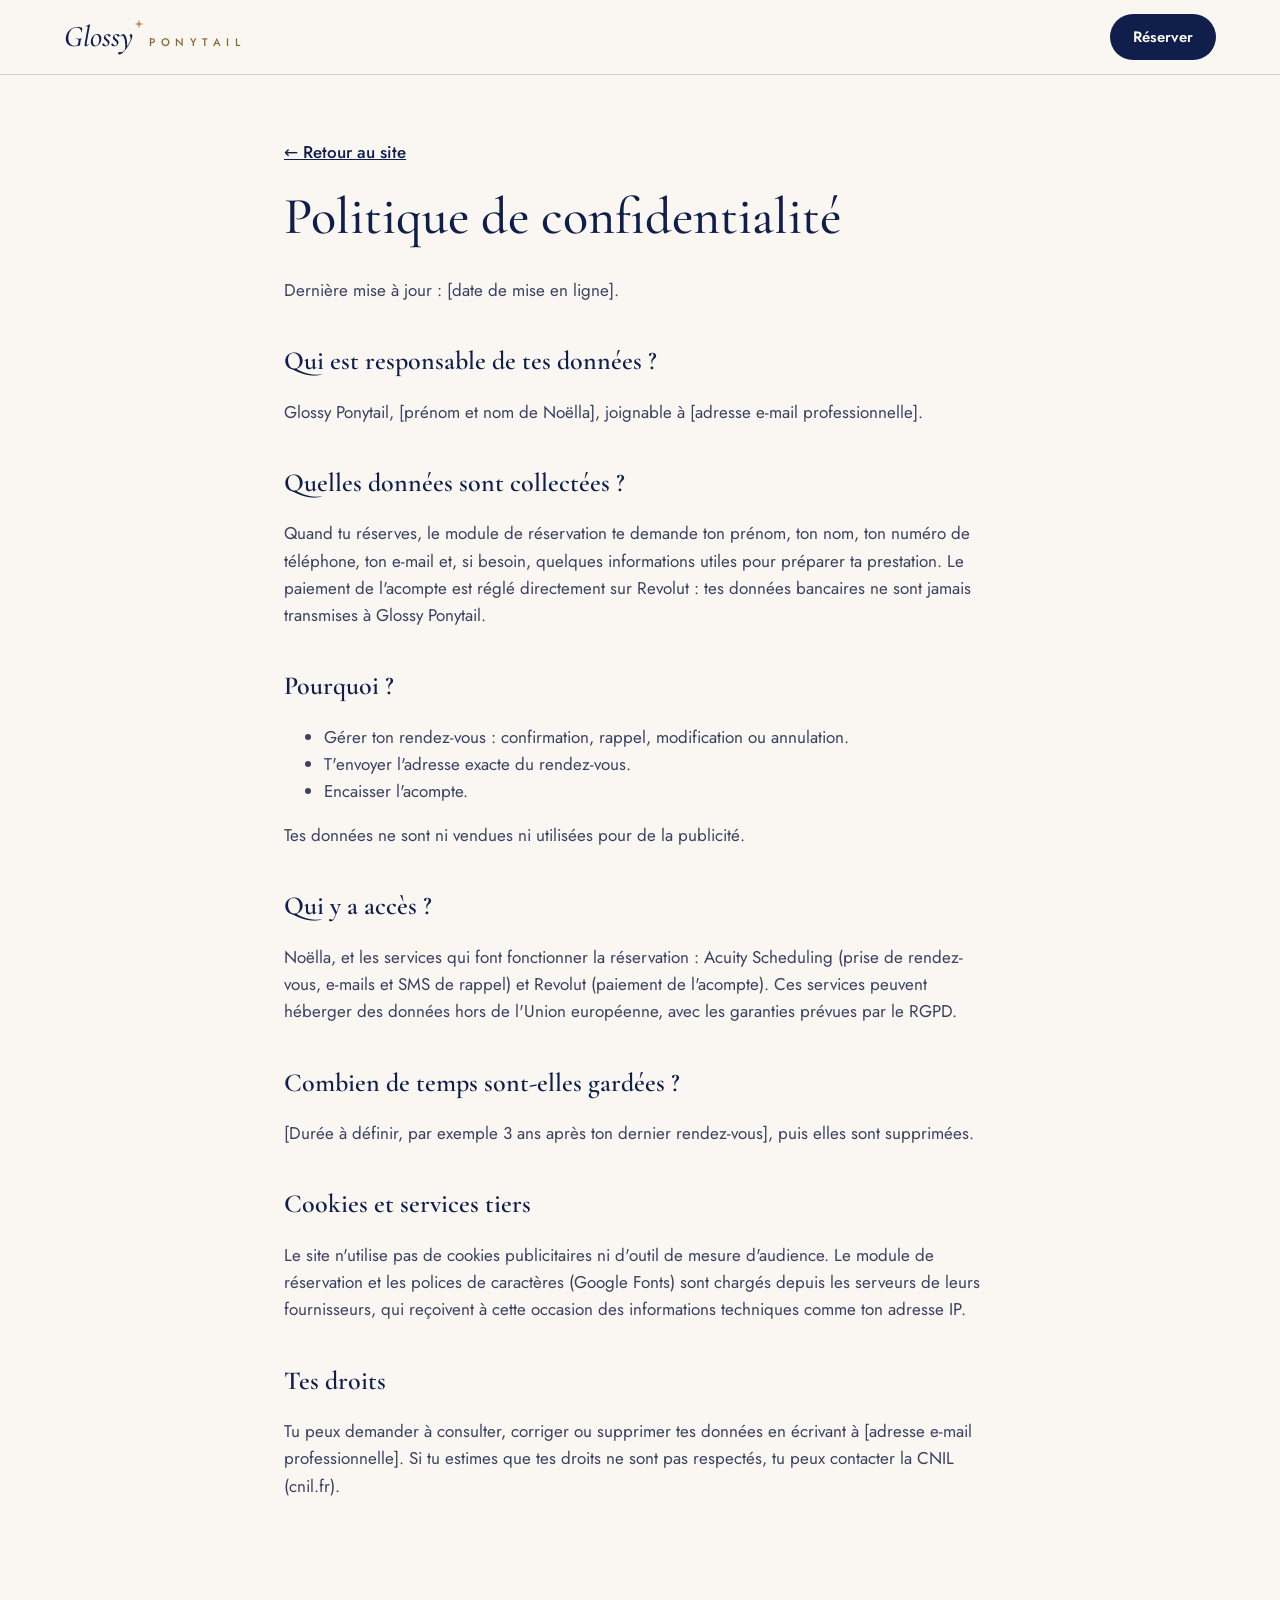
==== commit 9039f6bf: "Acompte par Revolut : encadré au-dessus du module, règle des 24 h, données dans le JSON, Weeding sle" ====
--- a/confidentialite.html
+++ b/confidentialite.html
@@ -32,7 +32,7 @@
     <p>Glossy Ponytail, [prénom et nom de Noëlla], joignable à [adresse e-mail professionnelle].</p>
 
     <h2>Quelles données sont collectées ?</h2>
-    <p>Quand tu réserves, le module de réservation te demande ton prénom, ton nom, ton numéro de téléphone, ton e-mail et, si besoin, quelques informations utiles pour préparer ta prestation. Le paiement de l'acompte s'effectue par lien de paiement Revolut : tes données bancaires ne sont jamais transmises à Glossy Ponytail. Pour retrouver ton paiement, Noëlla peut voir son montant et le nom du payeur dans son compte Revolut.</p>
+    <p>Quand tu réserves, le module de réservation te demande ton prénom, ton nom, ton numéro de téléphone, ton e-mail et, si besoin, quelques informations utiles pour préparer ta prestation. Le paiement de l'acompte est réglé directement sur Revolut : tes données bancaires ne sont jamais transmises à Glossy Ponytail.</p>
 
     <h2>Pourquoi ?</h2>
     <ul>
@@ -43,7 +43,7 @@
     <p>Tes données ne sont ni vendues ni utilisées pour de la publicité.</p>
 
     <h2>Qui y a accès ?</h2>
-    <p>Noëlla, et les services qui font fonctionner la réservation : Acuity Scheduling (prise de rendez-vous, e-mails de confirmation et de rappel) et Revolut (paiement de l'acompte). Ces services peuvent héberger des données hors de l'Union européenne, avec les garanties prévues par le RGPD.</p>
+    <p>Noëlla, et les services qui font fonctionner la réservation : Acuity Scheduling (prise de rendez-vous, e-mails et SMS de rappel) et Revolut (paiement de l'acompte). Ces services peuvent héberger des données hors de l'Union européenne, avec les garanties prévues par le RGPD.</p>
 
     <h2>Combien de temps sont-elles gardées ?</h2>
     <p>[Durée à définir, par exemple 3 ans après ton dernier rendez-vous], puis elles sont supprimées.</p>
--- a/css/styles.css
+++ b/css/styles.css
@@ -245,12 +245,10 @@
   padding: 22px 28px 26px;
 }
 .know-title { margin: 0 0 14px; font-family: var(--sans); font-size: 12px; font-weight: 600; letter-spacing: 0.2em; text-transform: uppercase; color: var(--dore-fonce); }
-.know-list { list-style: none; margin: 0; padding: 0; display: grid; grid-template-columns: repeat(3, minmax(0, 1fr)); gap: 24px 28px; }
+.know-list { list-style: none; margin: 0; padding: 0; display: grid; grid-template-columns: repeat(2, minmax(0, 1fr)); gap: 24px 36px; }
 .know-list li { display: flex; flex-direction: column; gap: 4px; }
 .know-diamond { color: var(--dore); font-size: 13px; line-height: 1; }
 .know-list strong { display: block; font-size: 15px; font-weight: 600; }
-.know-pay { display: inline-flex; align-items: center; align-self: flex-start; min-height: 44px; margin-top: 8px; padding: 8px 18px; border: 1px solid var(--nuit); border-radius: 999px; font-size: 14px; font-weight: 600; text-decoration: none; transition: background-color .2s, color .2s; }
-.know-pay:hover { background: var(--nuit); color: var(--ivoire); }
 .know-list span:not(.know-diamond) { display: block; font-size: 14px; line-height: 1.5; color: var(--texte-doux); }
 
 /* ---------- Promotion (affichée par js/main.js pendant sa période) ---------- */
@@ -284,6 +282,17 @@
 .btn-promo:hover { background: var(--citrouille-clair); color: var(--nuit); }
 .btn-promo-outline { background: transparent; color: var(--ivoire); border-color: var(--ivoire); }
 .btn-promo-outline:hover { background: var(--ivoire); color: var(--nuit); }
+
+/* ---------- Encadré « Acompte » (au-dessus du module) ---------- */
+.acompte {
+  width: 100%; max-width: 860px;
+  background: var(--sable); border: 1px solid var(--sable-fonce); border-left: 3px solid var(--dore); border-radius: 14px;
+  padding: 24px 28px;
+}
+.acompte-title { margin: 0 0 8px; font-family: var(--serif); font-weight: 600; font-size: 30px; line-height: 1.15; color: var(--nuit); }
+.acompte-text { margin: 0; font-size: 16px; color: var(--texte-doux); }
+.acompte-rule { margin: 10px 0 0; font-size: 16px; font-weight: 600; color: var(--nuit); }
+.acompte-pay { margin-top: 18px; }
 
 /* ---------- Galerie ---------- */
 .gallery { background: var(--nuit); color: var(--ivoire); padding: 96px 0; }
@@ -396,6 +405,9 @@
   .stepper li + li::before { width: 12px; margin-right: 5px; }
   .stepper-num { width: 24px; height: 24px; font-size: 15px; }
   .know { padding: 18px 18px 22px; }
+  .acompte { padding: 20px 18px; }
+  .acompte-title { font-size: 26px; }
+  .acompte-pay { width: 100%; }
   .know-list { grid-template-columns: 1fr; gap: 14px; }
   body { font-size: 16px; padding-bottom: var(--mobile-bar-h); }
 
